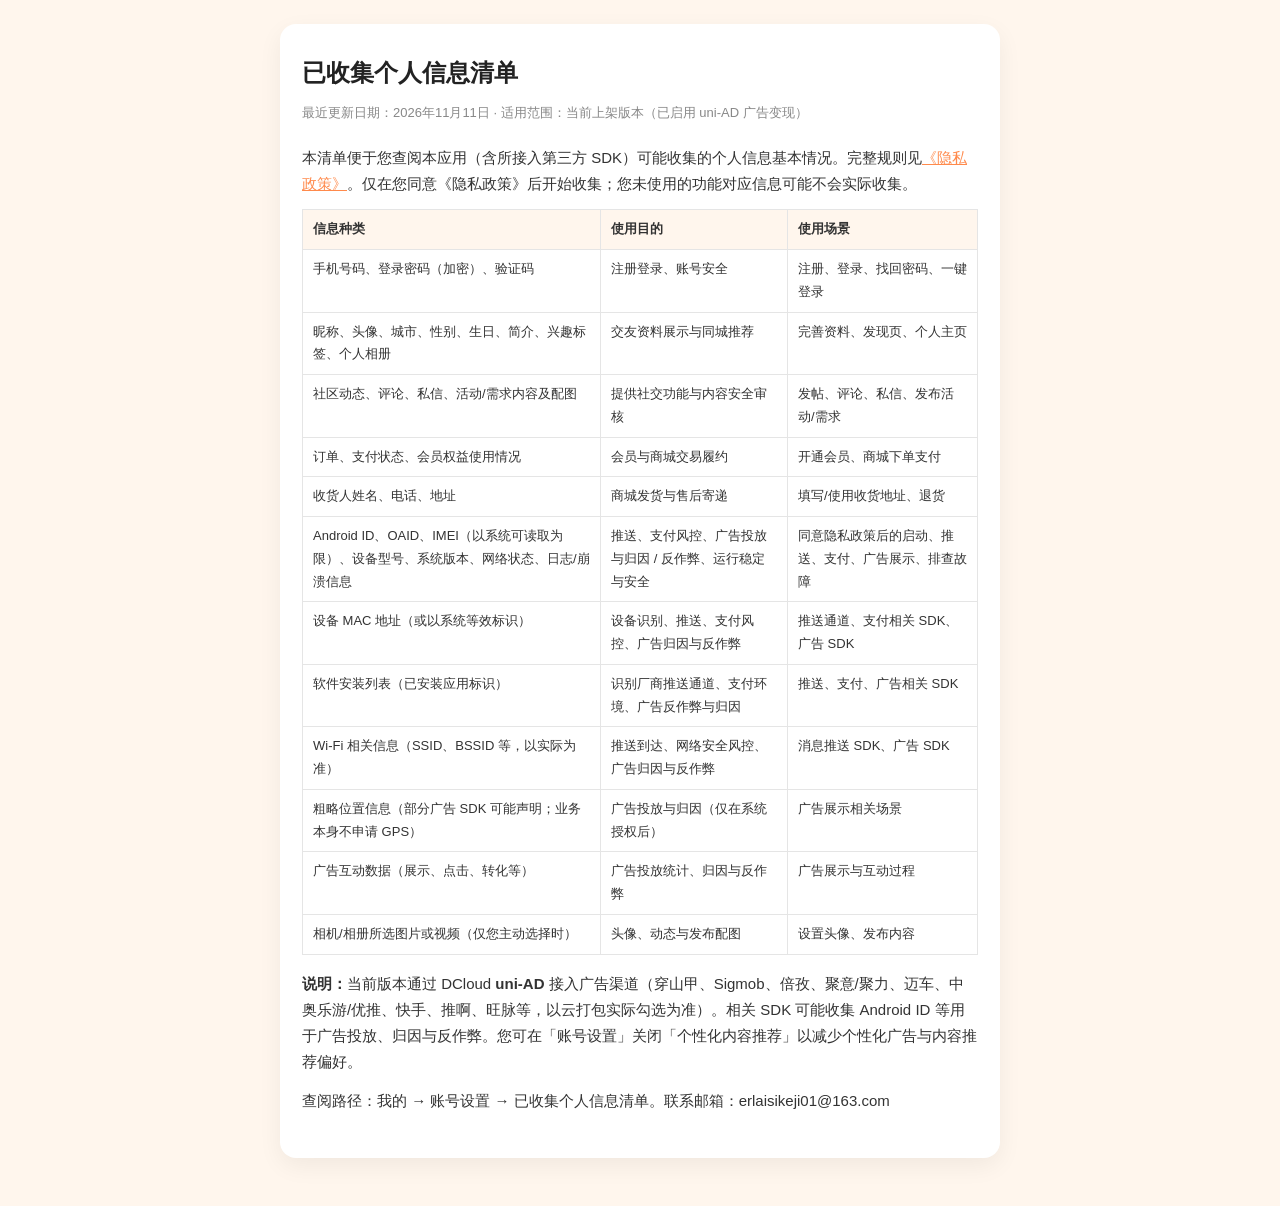
==== personal-info-list.html @ 40b451c3 "Update legal documents (single-source sync)" ====
<!DOCTYPE html>
<html lang="zh-CN">
<head>
  <meta charset="UTF-8" />
  <meta name="viewport" content="width=device-width, initial-scale=1.0" />
  <title>PawMeet 已收集个人信息清单</title>
  <link rel="stylesheet" href="legal.css" />
</head>
<body>
  <main class="legal-page">
    <article class="legal-inner">
      <h1 class="legal-title">已收集个人信息清单</h1>
      <p class="legal-meta">最近更新日期：2026年11月11日 · 适用范围：当前上架版本（已启用 uni-AD 广告变现）</p>
      <p class="legal-p">本清单便于您查阅本应用（含所接入第三方 SDK）可能收集的个人信息基本情况。完整规则见<a href="privacy-policy.html">《隐私政策》</a>。仅在您同意《隐私政策》后开始收集；您未使用的功能对应信息可能不会实际收集。</p>
      <table class="legal-table">
        <thead>
          <tr>
            <th>信息种类</th>
            <th>使用目的</th>
            <th>使用场景</th>
          </tr>
        </thead>
        <tbody>
          <tr>
            <td>手机号码、登录密码（加密）、验证码</td>
            <td>注册登录、账号安全</td>
            <td>注册、登录、找回密码、一键登录</td>
          </tr>
          <tr>
            <td>昵称、头像、城市、性别、生日、简介、兴趣标签、个人相册</td>
            <td>交友资料展示与同城推荐</td>
            <td>完善资料、发现页、个人主页</td>
          </tr>
          <tr>
            <td>社区动态、评论、私信、活动/需求内容及配图</td>
            <td>提供社交功能与内容安全审核</td>
            <td>发帖、评论、私信、发布活动/需求</td>
          </tr>
          <tr>
            <td>订单、支付状态、会员权益使用情况</td>
            <td>会员与商城交易履约</td>
            <td>开通会员、商城下单支付</td>
          </tr>
          <tr>
            <td>收货人姓名、电话、地址</td>
            <td>商城发货与售后寄递</td>
            <td>填写/使用收货地址、退货</td>
          </tr>
          <tr>
            <td>Android ID、OAID、IMEI（以系统可读取为限）、设备型号、系统版本、网络状态、日志/崩溃信息</td>
            <td>推送、支付风控、广告投放与归因 / 反作弊、运行稳定与安全</td>
            <td>同意隐私政策后的启动、推送、支付、广告展示、排查故障</td>
          </tr>
          <tr>
            <td>设备 MAC 地址（或以系统等效标识）</td>
            <td>设备识别、推送、支付风控、广告归因与反作弊</td>
            <td>推送通道、支付相关 SDK、广告 SDK</td>
          </tr>
          <tr>
            <td>软件安装列表（已安装应用标识）</td>
            <td>识别厂商推送通道、支付环境、广告反作弊与归因</td>
            <td>推送、支付、广告相关 SDK</td>
          </tr>
          <tr>
            <td>Wi‑Fi 相关信息（SSID、BSSID 等，以实际为准）</td>
            <td>推送到达、网络安全风控、广告归因与反作弊</td>
            <td>消息推送 SDK、广告 SDK</td>
          </tr>
          <tr>
            <td>粗略位置信息（部分广告 SDK 可能声明；业务本身不申请 GPS）</td>
            <td>广告投放与归因（仅在系统授权后）</td>
            <td>广告展示相关场景</td>
          </tr>
          <tr>
            <td>广告互动数据（展示、点击、转化等）</td>
            <td>广告投放统计、归因与反作弊</td>
            <td>广告展示与互动过程</td>
          </tr>
          <tr>
            <td>相机/相册所选图片或视频（仅您主动选择时）</td>
            <td>头像、动态与发布配图</td>
            <td>设置头像、发布内容</td>
          </tr>
        </tbody>
      </table>
      <p class="legal-p"><strong>说明：</strong>当前版本通过 DCloud <strong>uni-AD</strong> 接入广告渠道（穿山甲、Sigmob、倍孜、聚意/聚力、迈车、中奥乐游/优推、快手、推啊、旺脉等，以云打包实际勾选为准）。相关 SDK 可能收集 Android ID 等用于广告投放、归因与反作弊。您可在「账号设置」关闭「个性化内容推荐」以减少个性化广告与内容推荐偏好。</p>
      <p class="legal-p">查阅路径：我的 → 账号设置 → 已收集个人信息清单。联系邮箱：erlaisikeji01@163.com</p>
    </article>
  </main>
</body>
</html>
---- legal.css ----
* {
  box-sizing: border-box;
}

body {
  margin: 0;
  font-family: -apple-system, BlinkMacSystemFont, "Segoe UI", "PingFang SC", "Hiragino Sans GB",
    "Microsoft YaHei", sans-serif;
  background: #fff6ed;
  color: #333;
  line-height: 1.75;
}

.legal-page {
  min-height: 100vh;
  padding: 24px 16px 48px;
}

.legal-inner {
  max-width: 720px;
  margin: 0 auto;
  background: #fff;
  border-radius: 16px;
  padding: 28px 22px 32px;
  box-shadow: 0 8px 24px rgba(0, 0, 0, 0.06);
}

.legal-title {
  margin: 0 0 8px;
  font-size: 24px;
  color: #222;
}

.legal-meta {
  margin: 0 0 20px;
  font-size: 13px;
  color: #888;
}

.legal-h2 {
  margin: 24px 0 10px;
  font-size: 17px;
  color: #222;
}

.legal-h3 {
  margin: 18px 0 8px;
  font-size: 15px;
  color: #333;
}

.legal-p {
  margin: 0 0 12px;
  font-size: 15px;
}

.legal-list {
  margin: 0 0 12px;
  padding-left: 20px;
  font-size: 15px;
}

.legal-list li {
  margin-bottom: 8px;
}

.legal-list--ordered {
  list-style: decimal;
}

a {
  color: #ff8a4c;
}

.legal-nav {
  margin-top: 28px;
  padding-top: 16px;
  border-top: 1px solid #f0f0f0;
  font-size: 14px;
  color: #666;
}

.legal-nav a {
  text-decoration: none;
}

.legal-nav a:hover {
  text-decoration: underline;
}

.legal-nav span {
  margin: 0 8px;
}

.home-links {
  display: flex;
  flex-direction: column;
  gap: 12px;
  margin-top: 24px;
}

.home-links a {
  display: block;
  padding: 14px 16px;
  border-radius: 12px;
  background: #fff6ed;
  text-decoration: none;
  color: #333;
  font-size: 16px;
}

.home-links a:hover {
  background: #ffe8d6;
}

.home-desc {
  margin: 0;
  font-size: 15px;
  color: #555;
}

.legal-strong {
  font-weight: 700;
  text-decoration: underline;
}

.legal-toc {
  margin: 12px 0 20px;
  padding-left: 1.2em;
  line-height: 1.8;
}

.legal-table {
  width: 100%;
  border-collapse: collapse;
  margin: 0 0 16px;
  font-size: 13px;
}

.legal-table th,
.legal-table td {
  border: 1px solid #e5e5e5;
  padding: 8px 10px;
  vertical-align: top;
  text-align: left;
}

.legal-table th {
  background: #fff6ed;
  font-weight: 700;
}
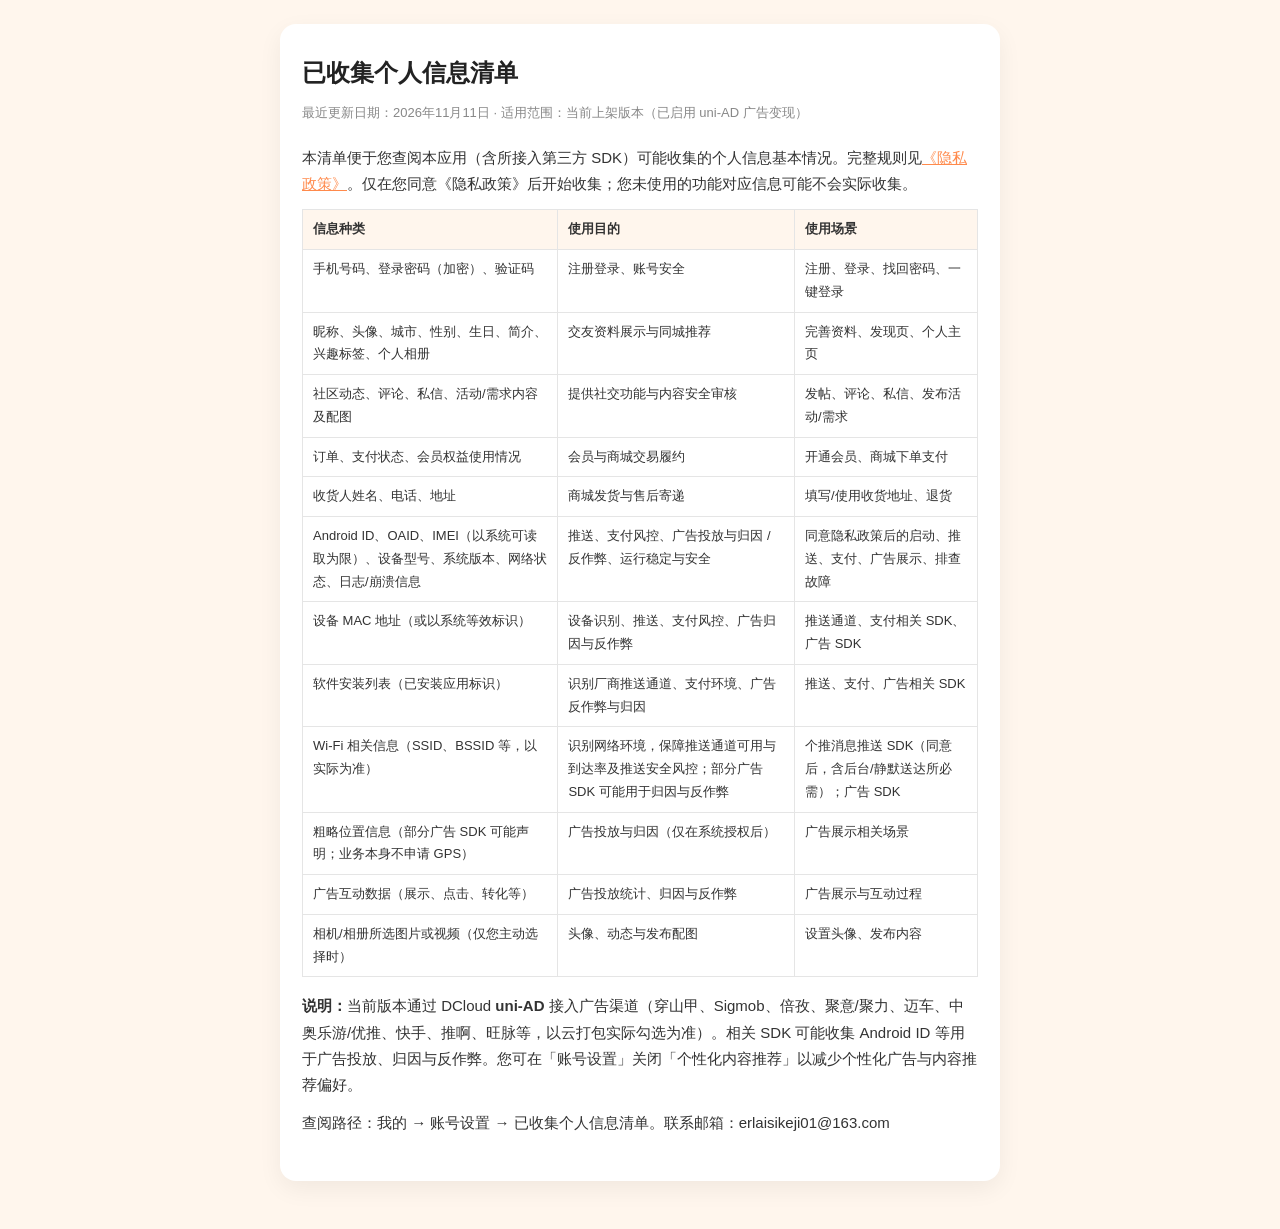
==== commit 5fe7149f: "Update legal documents (single-source sync)" ====
--- a/personal-info-list.html
+++ b/personal-info-list.html
@@ -63,8 +63,8 @@
           </tr>
           <tr>
             <td>Wi‑Fi 相关信息（SSID、BSSID 等，以实际为准）</td>
-            <td>推送到达、网络安全风控、广告归因与反作弊</td>
-            <td>消息推送 SDK、广告 SDK</td>
+            <td>识别网络环境，保障推送通道可用与到达率及推送安全风控；部分广告 SDK 可能用于归因与反作弊</td>
+            <td>个推消息推送 SDK（同意后，含后台/静默送达所必需）；广告 SDK</td>
           </tr>
           <tr>
             <td>粗略位置信息（部分广告 SDK 可能声明；业务本身不申请 GPS）</td>
